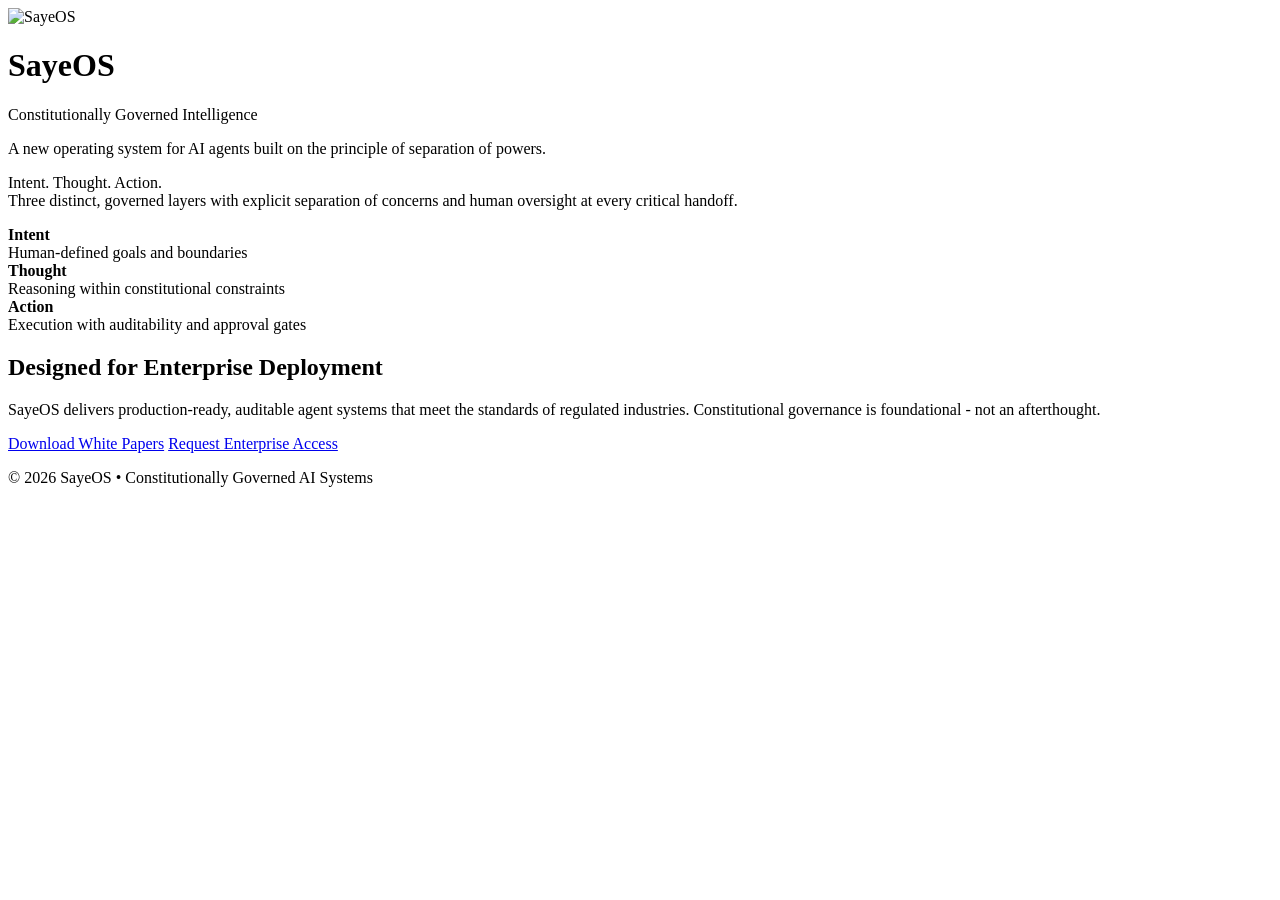
==== index.html @ 078cd8bc "Initial commit - Clean enterprise landing page with assets structure" ====
<!DOCTYPE html>
<html lang="en">
<head>
    <meta charset="UTF-8">
    <meta name="viewport" content="width=device-width, initial-scale=1.0">
    <title>SayeOS | Constitutionally Governed Intelligence</title>
    <link rel="stylesheet" href="assets/css/styles.css">
</head>
<body>
    <div class="container">
        <div class="content">
            <!-- Logo -->
            <div class="logo-container">
                <img src="assets/images/logo.png" alt="SayeOS" class="logo">
            </div>

            <h1 class="title">SayeOS</h1>
            <p class="tagline">Constitutionally Governed Intelligence</p>

            <div class="hero">
                <p class="hero-text">
                    A new operating system for AI agents built on the principle of separation of powers.
                </p>
                <p class="hero-text">
                    Intent. Thought. Action.<br>
                    Three distinct, governed layers with explicit separation of concerns and human oversight at every critical handoff.
                </p>
            </div>

            <div class="triad">
                <div class="triad-item">
                    <strong>Intent</strong><br>
                    <span>Human-defined goals and boundaries</span>
                </div>
                <div class="triad-item">
                    <strong>Thought</strong><br>
                    <span>Reasoning within constitutional constraints</span>
                </div>
                <div class="triad-item">
                    <strong>Action</strong><br>
                    <span>Execution with auditability and approval gates</span>
                </div>
            </div>

            <div class="section">
                <h2>Designed for Enterprise Deployment</h2>
                <p>
                    SayeOS delivers production-ready, auditable agent systems that meet the standards of regulated industries. 
                    Constitutional governance is foundational - not an afterthought.
                </p>
            </div>

            <div class="cta">
                <a href="whitepapers.html" class="btn primary">Download White Papers</a>
                <a href="mailto:hello@sayeos.com" class="btn secondary">Request Enterprise Access</a>
            </div>

            <div class="footer">
                <p>&copy; 2026 SayeOS • Constitutionally Governed AI Systems</p>
            </div>
        </div>
    </div>
</body>
</html>
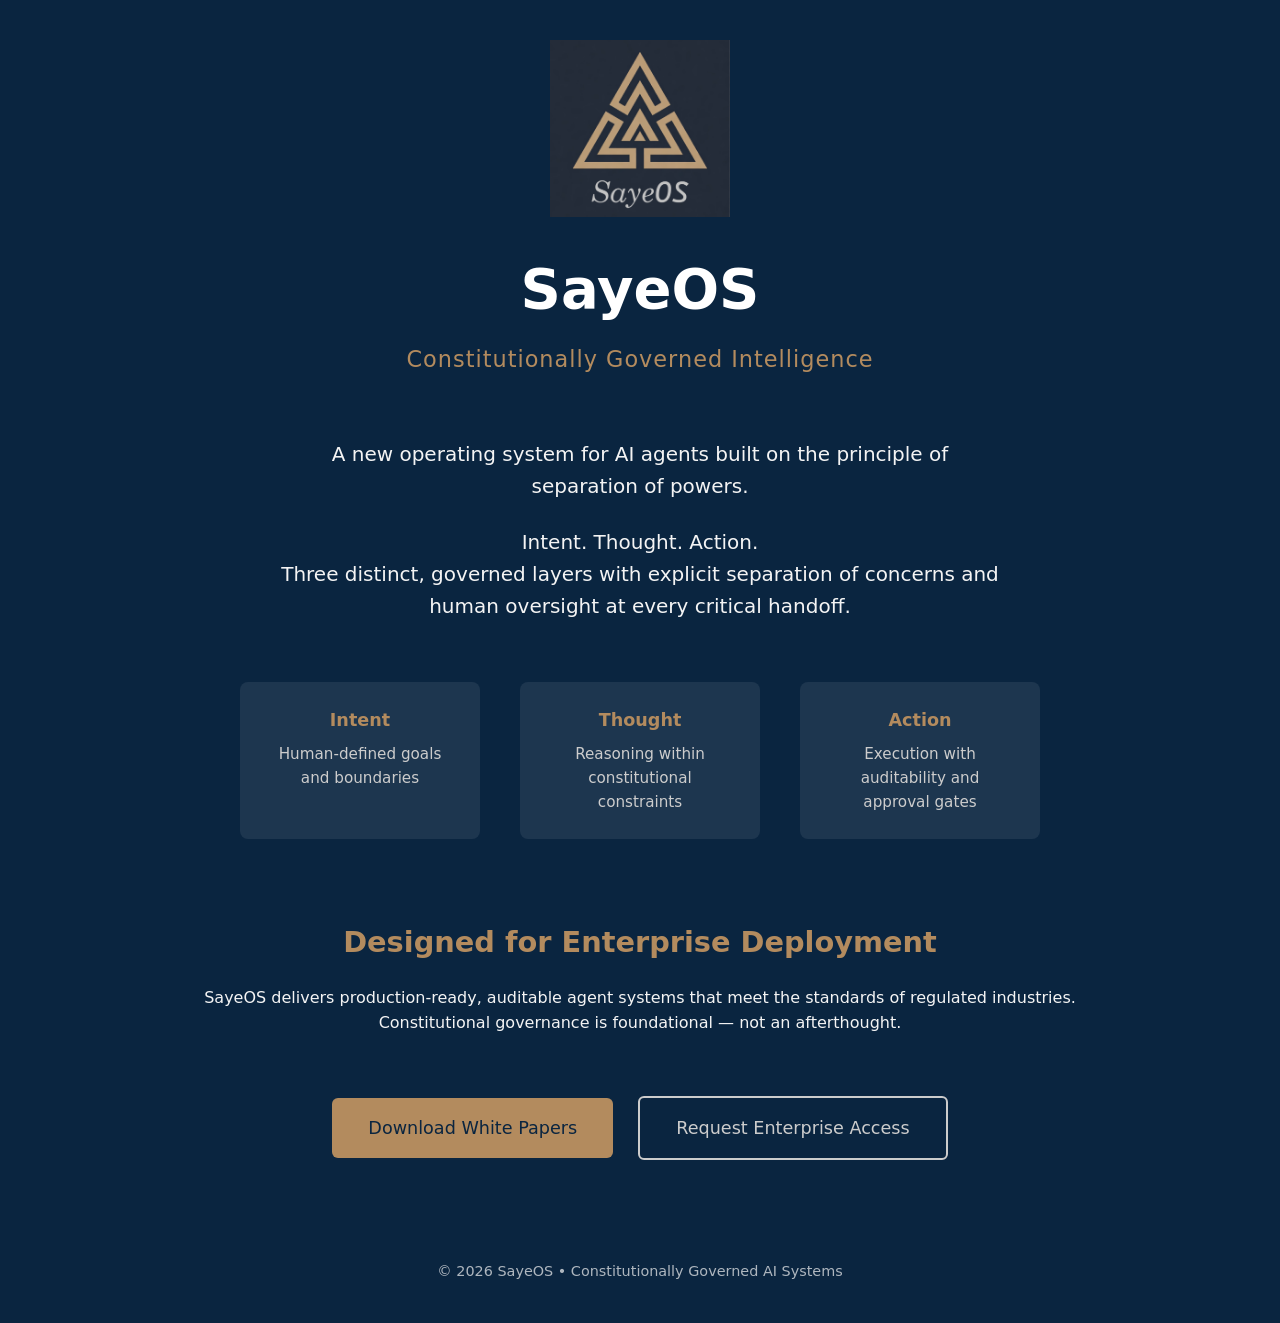
==== commit 5e2a35eb: "Refactor header section and update punctuation Removed redundant title and tagline elements, and upd" ====
--- a/index.html
+++ b/index.html
@@ -9,13 +9,15 @@
 <body>
     <div class="container">
         <div class="content">
-            <!-- Logo -->
-            <div class="logo-container">
+
+            <!-- Tighter Header: Logo + Name + Tagline -->
+            <div class="header">
                 <img src="assets/images/logo.png" alt="SayeOS" class="logo">
+                <div class="title-group">
+                    <h1 class="title">SayeOS</h1>
+                    <p class="tagline">Constitutionally Governed Intelligence</p>
+                </div>
             </div>
-
-            <h1 class="title">SayeOS</h1>
-            <p class="tagline">Constitutionally Governed Intelligence</p>
 
             <div class="hero">
                 <p class="hero-text">
@@ -46,7 +48,7 @@
                 <h2>Designed for Enterprise Deployment</h2>
                 <p>
                     SayeOS delivers production-ready, auditable agent systems that meet the standards of regulated industries. 
-                    Constitutional governance is foundational - not an afterthought.
+                    Constitutional governance is foundational — not an afterthought.
                 </p>
             </div>
 
--- a/assets/css/styles.css
+++ b/assets/css/styles.css
@@ -0,0 +1,88 @@
+/* assets/css/styles.css */
+:root {
+    --navy: #0A2540;
+    --gold: #B38B5E;
+    --charcoal: #2C3E50;
+}
+
+* { margin: 0; padding: 0; box-sizing: border-box; }
+body {
+    font-family: system-ui, -apple-system, BlinkMacSystemFont, 'Segoe UI', Roboto, sans-serif;
+    background: var(--navy);
+    color: #f4f4f4;
+    line-height: 1.6;
+}
+.container {
+    max-width: 960px;
+    margin: 0 auto;
+    padding: 40px 20px;
+    min-height: 100vh;
+    display: flex;
+    align-items: center;
+}
+.content { width: 100%; text-align: center; }
+.logo { max-width: 180px; margin-bottom: 20px; }
+.title { font-size: 3.5rem; font-weight: 700; color: #fff; margin-bottom: 8px; }
+.tagline { font-size: 1.4rem; color: var(--gold); margin-bottom: 60px; letter-spacing: 1px; }
+.hero-text { font-size: 1.25rem; max-width: 720px; margin: 0 auto 24px; }
+.triad {
+    display: flex;
+    justify-content: center;
+    gap: 40px;
+    margin: 60px 0;
+    flex-wrap: wrap;
+}
+.triad-item {
+    background: rgba(255,255,255,0.08);
+    padding: 24px 32px;
+    border-radius: 8px;
+    width: 240px;
+    font-weight: 600;
+    font-size: 1.1rem;
+}
+.triad-item strong {
+    color: var(--gold);
+}
+.triad-item span { display: block; font-weight: 400; font-size: 0.95rem; margin-top: 8px; color: #ccc; }
+.section { margin: 80px 0 60px; }
+h2 { font-size: 1.8rem; margin-bottom: 20px; color: var(--gold); }
+.btn {
+    display: inline-block;
+    padding: 16px 36px;
+    margin: 0 10px;
+    border-radius: 6px;
+    text-decoration: none;
+    font-weight: 500;
+    font-size: 1.1rem;
+    transition: all 0.3s;
+}
+.primary { background: var(--gold); color: #0A2540; }
+.secondary { background: transparent; border: 2px solid #ccc; color: #ccc; }
+.btn:hover { transform: translateY(-2px); }
+.footer { margin-top: 100px; font-size: 0.9rem; opacity: 0.7; }
+
+/* White Paper Cards */
+.paper-card {
+    background: rgba(255,255,255,0.07);
+    padding: 30px;
+    margin: 30px auto;
+    max-width: 700px;
+    border-radius: 8px;
+    text-align: left;
+    transition: all 0.3s ease;
+}
+.paper-card:hover {
+    background: rgba(255,255,255,0.1);
+    transform: translateY(-3px);
+}
+.paper-card h3 {
+    color: var(--gold);
+    margin-bottom: 15px;
+    font-size: 1.5rem;
+}
+.paper-card p {
+    margin-bottom: 20px;
+    color: #ccc;
+    line-height: 1.6;
+}
+
